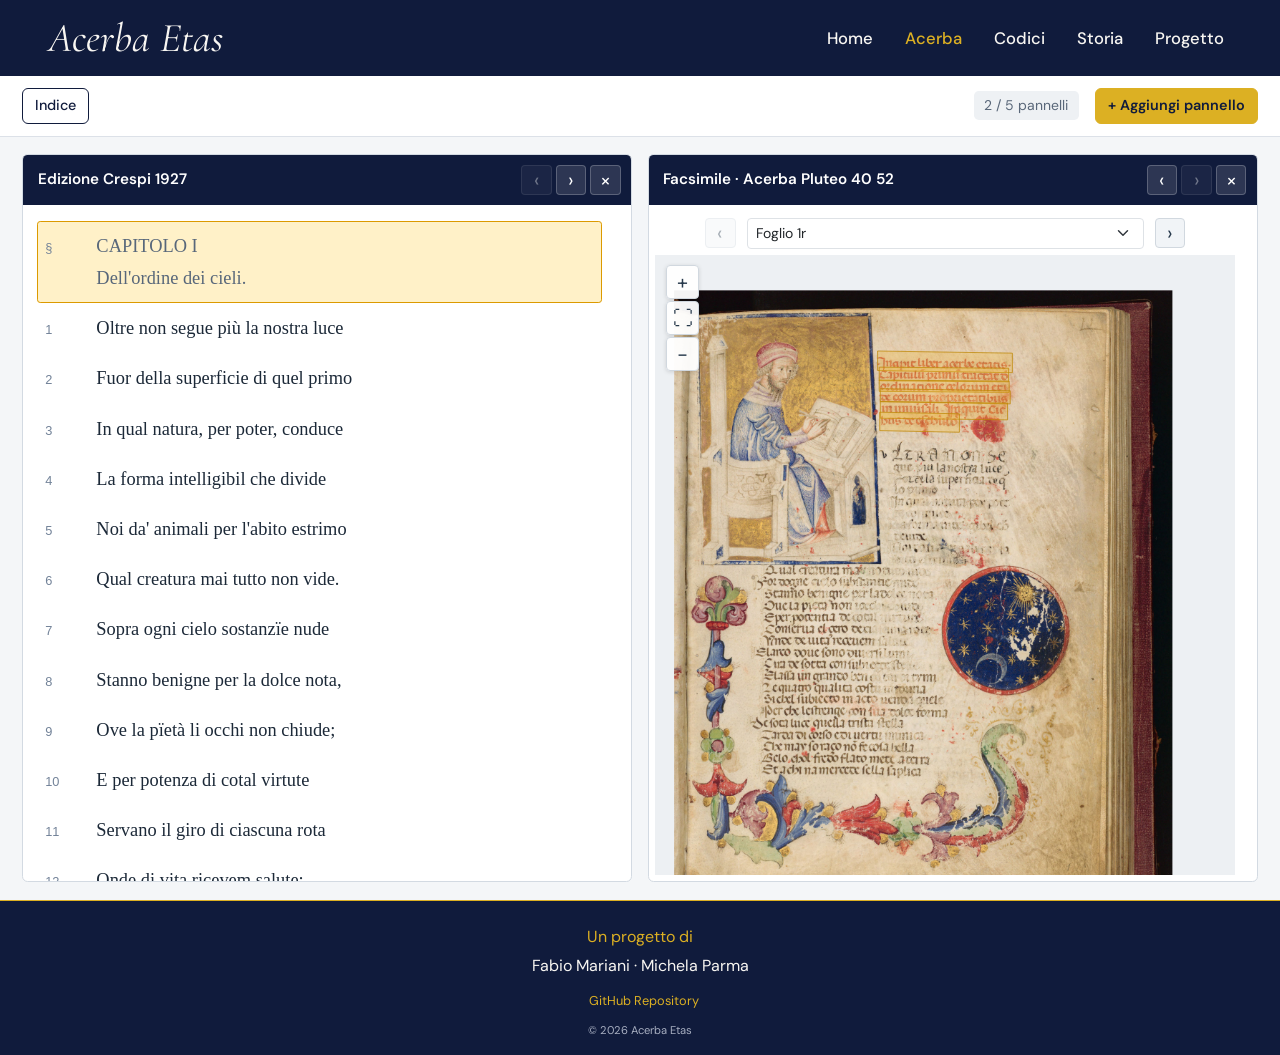
==== acerba.html @ c98ebb72 "update acerba.html" ====
<!doctype html>
<html lang="it">
<head>
  <meta charset="utf-8">
  <meta name="viewport" content="width=device-width, initial-scale=1">
  <meta name="theme-color" content="#101b3c">
  <title>L'Acerba | Acerba Etas</title>
  <meta name="description" content="Leggi l'Acerba di Cecco d'Ascoli: edizione Crespi, trascrizioni e facsimili a confronto.">
  <link rel="icon" href="assets/favicon.ico">
  <link rel="stylesheet" href="assets/vendor/bootstrap.min.css">
  <link rel="preconnect" href="https://fonts.googleapis.com">
  <link rel="preconnect" href="https://fonts.gstatic.com" crossorigin>
  <link href="https://fonts.googleapis.com/css2?family=Cormorant+Garamond:ital,wght@0,400;0,500;0,600;1,400;1,500&family=DM+Sans:wght@400;500;600&display=swap" rel="stylesheet">
  <link rel="stylesheet" href="style/style-pages.css">
  <link rel="stylesheet" href="style/style-components.css">
  <link rel="stylesheet" href="style/acerba.css">
  <script src="assets/vendor/bootstrap.bundle.min.js" defer></script>
  <script src="scripts/components.js" defer></script>
  <script src="scripts/acerba.js" defer></script>
</head>
<body class="acerba-page">
  <header id="site-header"></header>
  <main id="acerba" aria-label="Edizione digitale dell'Acerba">
    <h1 class="visually-hidden">L'Acerba: edizione digitale</h1>
    <nav class="acerba-subnav" aria-label="Strumenti di lettura">
      <button id="open-index" class="btn btn-outline-night" disabled>Indice</button>
      <div class="d-flex align-items-center gap-3">
        <span id="panel-count" class="panel-count" aria-live="polite">0 / 5 pannelli</span>
        <button id="open-add" class="btn btn-primary" disabled>+ Aggiungi pannello</button>
      </div>
    </nav>
    <p id="load-status" class="m-3" role="status">Caricamento dell'edizione…</p>
    <div id="panels" class="acerba-panels" aria-label="Pannelli di lettura"></div>
    <nav class="panel-navigation" aria-label="Scorri i pannelli">
      <button id="previous-panel" class="icon-button" aria-label="Pannello precedente" disabled>‹</button>
      <span id="active-panel" aria-live="polite"></span>
      <button id="next-panel" class="icon-button" aria-label="Pannello successivo" disabled>›</button>
    </nav>
  </main>

  <div id="footer-container"></div>

  <div class="modal fade" id="index-modal" tabindex="-1" aria-labelledby="index-title" aria-hidden="true">
    <div class="modal-dialog modal-dialog-centered modal-lg"><div class="modal-content">
      <div class="modal-header"><h2 class="modal-title fs-5" id="index-title">Indice</h2><button class="btn-close" data-bs-dismiss="modal" aria-label="Chiudi indice"></button></div>
      <div class="modal-body index-layout"><nav id="index-tree" aria-label="Libri e capitoli"></nav></div>
    </div></div>
  </div>
  <div class="modal fade" id="add-modal" tabindex="-1" aria-labelledby="add-title" aria-hidden="true">
    <div class="modal-dialog modal-dialog-centered"><div class="modal-content">
      <div class="modal-header"><h2 class="modal-title fs-5" id="add-title">Aggiungi pannello</h2><button class="btn-close" data-bs-dismiss="modal" aria-label="Chiudi aggiungi pannello"></button></div>
      <div class="modal-body"><div id="panel-options" class="panel-options"></div><p id="add-status" class="small mt-3 mb-0" role="status"></p></div>
      <div class="modal-footer"><button class="btn btn-outline-secondary" data-bs-dismiss="modal">Annulla</button><button class="btn btn-primary" id="confirm-add">Aggiungi</button></div>
    </div></div>
  </div>
  <div class="modal fade" id="filter-modal" tabindex="-1" aria-labelledby="filter-title" aria-hidden="true">
    <div class="modal-dialog modal-dialog-centered"><div class="modal-content">
      <div class="modal-header"><h2 class="modal-title fs-5" id="filter-title">Filtra le categorie</h2><button class="btn-close" data-bs-dismiss="modal" aria-label="Chiudi filtri"></button></div>
      <div class="modal-body" id="filter-options"></div>
      <div class="modal-footer"><button class="btn btn-outline-secondary" data-bs-dismiss="modal">Annulla</button><button class="btn btn-primary" id="confirm-filter">Applica</button></div>
    </div></div>
  </div>
  <noscript><p class="m-3">Abilita JavaScript per leggere e confrontare i pannelli.</p></noscript>
</body>
</html>
---- style/style-pages.css ----
:root {
  color-scheme: light;
  --night: #101b3c;
  --gold: #DCB023;
  --link-gold: #8c6400;
  --white: #f8f6f2;
  --table-rule: #dce1e8;
}

html {
  min-height: 100%;
  overflow-x: clip;
}

body {
  min-height: 100vh;
  min-height: 100svh;
  margin: 0;
  background: #fff;
  color: var(--night);
  font-family: "DM Sans", Arial, sans-serif;
  -webkit-font-smoothing: antialiased;
  overflow-x: clip;
}


/* Titolo e testo introduttivo: impostazioni dell'utente preservate. */
.codici-page {
  max-width: 1210px;
  padding-top: clamp(2.6rem, 5vw, 4.2rem);
  padding-bottom: 4rem;
}

.page-intro {
  margin-bottom: clamp(2rem, 4vw, 3rem);
}

.page-intro h1 {
  margin: 0;
  color: var(--night);
  font-family: "Cormorant Garamond", Georgia, serif;
  font-size: clamp(2.85rem, 5.2vw, 4.65rem);
  font-weight: 600;
  line-height: 1.05;
}

.page-intro h1 em {
  font-weight: 500;
}

.method-note {
  max-width: 1100px;
  margin: 3.6rem auto 0;
  color: var(--night);
  font-family: "DM Sans", sans-serif;
  font-size: clamp(0.9rem, 1.5vw, 1rem);
  line-height: 1.8;
  text-align: left;
}



/* Contenitore della mappa */
.codici-map-section {
  position: relative;
  isolation: isolate;
  margin-bottom: 3rem;
  padding: 20px;
}

/* Sfondo blu a tutta larghezza */
.codici-map-section::before {
  content: "";
  position: absolute;
  z-index: -1;
  top: 0;
  bottom: 0;
  left: 50%;
  width: 100vw;
  transform: translateX(-50%);
  background-color: var(--night);
}


/* Testo sopra la mappa */
.map-instructions {
  margin: 0 0 .65rem;
  color: var(--white);
  font-size: .95rem;
}

/* Mappa */
.codici-map {
  width: 100%;
  height: 420px;
  border: none;
  background: #f4f5f7;
}




.codici-map .leaflet-container,
.codici-map .leaflet-popup-content {
  font-family: "DM Sans", Arial, sans-serif;
}

/* Marker a goccia, blu notte come la navbar. */
.codici-map .codici-map-pin {
  background: transparent;
  border: 0;
}

.codici-map .codici-map-pin svg {
  display: block;
  width: 32px;
  height: 40px;


  overflow: visible;
  filter: drop-shadow(0 2px 3px rgba(16, 27, 60, .25));
}

.codici-map .codici-map-pin .pin-shape {
  fill: var(--night);
  stroke: #fff;
  stroke-width: 0.6;
}

.codici-map .codici-map-pin .pin-center {
  fill: #fff;
}

/* Popup con elenco di codici, anche quando una biblioteca ne conserva molti. */
.codici-map .leaflet-popup-content-wrapper {
  border-radius: .35rem;
}

.codici-map .leaflet-popup-content {
  margin: .9rem 1rem;
  min-width: 190px;
  font-size: .9rem;
  line-height: 1.45;
}

.map-popup-title {
  margin-bottom: .6rem;
  color: var(--night);
  font-size: .94rem;
  font-weight: 600;
}

.map-popup-list {
  margin: 0;
  padding-left: 1.15rem;
}

.map-popup-list li + li {
  margin-top: .34rem;
}

.codici-map .map-popup-list a {
  color: var(--gold);
  text-decoration: underline;
  text-underline-offset: .16em;
}

.codici-map .map-popup-list a:hover,
.codici-map .map-popup-list a:focus-visible {
  color: var(--night);
}

/* Tabella a quattro colonne: una riga per codice, nessuna card. */
.codici-table {
  width: 100%;
  margin-bottom: 0;
  border-collapse: collapse;
  table-layout: fixed;
  --bs-table-bg: transparent;
  --bs-table-color: var(--night);
}

.codici-table .col-nome { width: 24%; }
.codici-table .col-datazione { width: 16%; }
.codici-table .col-biblioteca { width: 38%; }
.codici-table .col-link { width: 22%; }

.codici-table thead th {
  padding: .65rem .65rem .75rem;
  border-bottom: 2px solid var(--gold);
  color: var(--night);
  font-size: 1rem;
  font-weight: 600;
  text-align: left;
}

.codici-table tbody td {
  padding: .78rem .65rem;
  border-bottom: 1px solid var(--table-rule);
  color: var(--night);
  font-size: .99rem;
  line-height: 1.45;
  vertical-align: middle;
  overflow-wrap: break-word;
}

.codici-table .codice-nome {
  font-weight: 600;
}

.codici-table .codice-link-cell {
  white-space: nowrap;
}

.codici-table .codice-link {
  display: inline-flex;
  align-items: center;
  gap: .35rem;
  color: var(--gold);
  font-size: .95rem;
  font-weight: 500;
  text-decoration: underline;
  text-underline-offset: .16em;
}

.codici-table .codice-link:hover,
.codici-table .codice-link:focus-visible {
  color: var(--night);
}

.codici-table .codice-link i {
  font-size: .85em;
}

/* Evidenzia il record selezionato dalla mappa tramite l'ancora (#...). */
.codici-table tbody tr {
  scroll-margin-top: 1.5rem;
}




/* Posizionamento ed evidenziazione del codice selezionato */
.codici-table tbody tr {
  scroll-margin-top: 1.5rem;
}

.codici-table tbody tr.codice-evidenziato > td {
  --bs-table-bg: #dbe4f5;
  background-color: #dbe4f5;
}





.load-status {
  margin: 0 0 .7rem;
  color: #536079;
  font-size: .95rem;
}

/* Su tablet e smartphone i dati di ciascun codice si dispongono in verticale. */
@media (max-width: 991.98px) {

  .codici-page {
    padding-top: 2.5rem;
  }

  .codici-map {
    height: 330px;
  }

  .codici-map-section {
    margin-bottom: 2.5rem;
  }

  
  

  .codici-table,
  .codici-table tbody,
  .codici-table tr,
  .codici-table td {
    display: block;
    width: 100%;
  }

  .codici-table thead,
  .codici-table colgroup {
    position: absolute;
    width: 1px;
    height: 1px;
    padding: 0;
    margin: -1px;
    overflow: hidden;
    clip: rect(0, 0, 0, 0);
    white-space: nowrap;
    border: 0;
  }

  .codici-table tbody tr {
    padding: .95rem .2rem 1rem;
    border-bottom: 1px solid var(--table-rule);
  }

  .codici-table tbody td {
    padding: .17rem 0;
    border: 0;
  }

  .codici-table .codice-nome {
    font-size: 1.57rem;
  }

  .codici-table .codice-datazione::before {
    content: "Datazione: ";
    font-weight: 600;
  }

  .codici-table .codice-link-cell {
    padding-top: .38rem;
    white-space: normal;
  }

  .method-note {
    margin-top: 2.5rem;
  }
}

/* ======================================================================
   PROGETTO.HTML — stili della pagina interna
   ====================================================================== */

.progetto-page {
  color: var(--night);
}

.progetto-page .container {
  max-width: 1210px;
}

.progetto-page .page-intro {
  padding-top: clamp(2.6rem, 5vw, 4.2rem);
  margin-bottom: 3rem;
}

.progetto-page .method-note {
  max-width: 900px;
  margin-top: 2.5rem;
}

.progetto-page section[id] {
  scroll-margin-top: 2rem;
}

/* Navigazione rapida tra le tre sezioni della pagina. */
.progetto-page .progetto-sezioni {
  display: flex;
  justify-content: center;
  flex-wrap: wrap;
  gap: .75rem;
  margin: 2rem auto 0;
}

.progetto-page .progetto-sezioni a {
  display: inline-flex;
  align-items: center;
  justify-content: center;
  gap: .3rem;
  padding: .65rem 1rem;
  border: 1px solid var(--gold);
  color: var(--night);
  font-size: .9rem;
  font-weight: 600;
  text-decoration: none;
  transition: background-color .2s ease;
}

.progetto-page .progetto-sezioni a:hover,
.progetto-page .progetto-sezioni a:focus-visible {
  background: var(--gold);
  color: var(--night);
}

.progetto-page .progetto-sezioni i { font-size: 1.15rem; }

.progetto-page .progetto-section {
  padding: 0 0 3.5rem;
}

.progetto-page .progetto-section + .progetto-section {
  border-top: 1px solid var(--table-rule);
  padding-top: 3.5rem;
}

.progetto-page h2,
.progetto-page h3 {
  color: var(--night);
  font-family: "Cormorant Garamond", Georgia, serif;
  font-weight: 600;
}

.progetto-page .section-heading {
  margin-bottom: 1.75rem;
}

.progetto-page .section-heading h2 {
  margin: 0;
  font-size: clamp(2.35rem, 4vw, 3.25rem);
  line-height: 1.1;
}

.progetto-page .section-summary {
  margin: 1rem 0 0;
  font-size: 1rem;
  line-height: 1.8;
}

/* Date e motivazioni */

.progetto-page .anniversari {
  background: var(--night);
  color: var(--white);
}

.progetto-page .anniversari-grid {
  display: grid;
  grid-template-columns: repeat(3, minmax(0, 1fr));
  padding-top: 1.5rem;
  padding-bottom: 1.5rem;
}

.progetto-page .anniversario {
  padding: .4rem 1rem;
  text-align: center;
}

.progetto-page .anniversario + .anniversario {
  border-left: 1px solid rgba(248, 246, 242, .25);
}

.progetto-page .anniversario-data {
  display: block;
  color: var(--gold);
  font-family: "Cormorant Garamond", Georgia, serif;
  font-size: clamp(2.8rem, 5vw, 3.8rem);
  font-weight: 600;
  line-height: 1;
}

.progetto-page .anniversario-testo {
  display: block;
  margin-top: .4rem;
  font-size: .9rem;
}

.progetto-page .section-content {
  padding-top: 2.5rem;
}

.progetto-page .motivazioni-grid {
  display: grid;
  grid-template-columns: minmax(0, 1fr);
  gap: 1.4rem;
}

.progetto-page .prose h3,
.progetto-page .focus-panel h3,
.progetto-page .esempi-criteri h3,
.progetto-page .approfondimenti h3 {
  margin: 0 0 1rem;
  font-size: clamp(1.75rem, 2.8vw, 2.3rem);
}

.progetto-page .prose p,
.progetto-page .focus-panel p,
.progetto-page .focus-panel li,
.progetto-page .principio-card li,
.progetto-page .details-content p {
  font-size: .97rem;
  line-height: 1.8;
}

.progetto-page .prose p { margin: 0 0 1.1rem; }

.progetto-page .focus-panel {
  padding-left: 1.5rem;
  border-left: 2px solid var(--gold);
}

.progetto-page .focus-panel ul {
  padding-left: 1.2rem;
  margin: .9rem 0 1.4rem;
}

.progetto-page .focus-panel li + li { margin-top: .35rem; }

.progetto-page .focus-link {
  display: inline-block;
  padding: .65rem 1rem;
  color: var(--night);
  background: var(--gold);
  font-size: .9rem;
  font-weight: 600;
  text-decoration: none;
}

.progetto-page .focus-link:hover {
  color: var(--night);
  background: #efca57;
}

.progetto-page .research-reference {
  margin: 1.5rem 0 0;
  font-size: .88rem;
  line-height: 1.6;
}

.progetto-page .research-reference a,
.progetto-page .team-links a { color: var(--gold); }

/* Criteri editoriali */

.progetto-page .principi-grid {
  display: grid;
  grid-template-columns: repeat(2, minmax(0, 1fr));
  gap: 2.25rem;
}

.progetto-page .principio-card {
  padding-top: 1rem;
  border-top: 2px solid var(--gold);
}

.progetto-page .principio-card h3 {
  margin: 0 0 .75rem;
  font-size: 1.9rem;
}

.progetto-page .principio-card ul { padding-left: 1.25rem; margin: 0; }
.progetto-page .principio-card li + li { margin-top: .35rem; }

.progetto-page .esempi-criteri,
.progetto-page .approfondimenti { margin-top: 2.5rem; }

.progetto-page .tabella-esempi {
  margin-bottom: 0;
  --bs-table-bg: transparent;
  --bs-table-color: var(--night);
  min-width: 530px;
}

.progetto-page .tabella-esempi thead th {
  padding: .7rem;
  border-bottom: 2px solid var(--gold);
  font-weight: 600;
}

.progetto-page .tabella-esempi tbody td {
  padding: .7rem;
  border-bottom: 1px solid var(--table-rule);
}

.progetto-page .accordion-editoriale {
  border-top: 1px solid var(--table-rule);
}

.progetto-page .accordion-editoriale details {
  border-bottom: 1px solid var(--table-rule);
}

.progetto-page .accordion-editoriale summary {
  position: relative;
  padding: .95rem 2rem .95rem 0;
  cursor: pointer;
  font-weight: 600;
  list-style: none;
}

.progetto-page .accordion-editoriale summary::-webkit-details-marker { display: none; }

.progetto-page .accordion-editoriale summary::after {
  content: "+";
  position: absolute;
  right: .4rem;
  top: .85rem;
  color: var(--link-gold);
  font-size: 1.2rem;
}

.progetto-page .accordion-editoriale details[open] summary::after { content: "−"; }
.progetto-page .details-content { padding: .1rem 0 .9rem; }
.progetto-page .details-content p { margin: 0 0 .8rem; }
.progetto-page .details-content p:last-child { margin-bottom: 0; }
.progetto-page .details-content code { color: var(--night); }

/* Team: le due schede con cornice oro della prima versione. */

.progetto-page .team-grid {
  display: grid;
  grid-template-columns: repeat(2, minmax(0, 1fr));
  gap: 1.5rem;
}

.progetto-page .team-card {
  display: flex;
  flex-direction: column;
  align-items: center;
  padding-top: 1.9rem;
  border: 1px solid var(--gold);
  background: #fff;
}

.progetto-page .team-card > img {
  width: 170px;
  height: 170px;
  flex: none;
  border: 2px solid var(--gold);
  border-radius: 50%;
  object-fit: cover;
  object-position: center 29%;
}

.progetto-page .team-content {
  display: flex;
  flex-direction: column;
  flex: 1;
  width: 100%;
  min-width: 0;
  padding: 1.7rem 2rem 2rem;
}

.progetto-page .team-card h3 {
  margin: 0 0 .4rem;
  font-size: 2.6rem;
  line-height: 1.1;
}



.progetto-page .team-content > p:not(.team-role) {
  margin: 0 0 1.5rem;
  font-size: .94rem;
  line-height: 1.75;
}

.progetto-page .team-links {
  display: flex;
  gap: 1.2rem;
  flex-wrap: wrap;
  margin-top: auto;
}

.progetto-page .team-links a { font-size: .9rem; }
.progetto-page .team-links a:hover { color: var(--night); }

@media (max-width: 767.98px) {
  .progetto-page .team-grid { grid-template-columns: 1fr; }
}

@media (max-width: 575.98px) {
  .progetto-page .page-intro { margin-bottom: 2.5rem; }
  .progetto-page .progetto-sezioni { flex-direction: column; max-width: 360px; }
  .progetto-page .progetto-section { padding-bottom: 2.5rem; }
  .progetto-page .progetto-section + .progetto-section { padding-top: 2.5rem; }
  .progetto-page .anniversari-grid { grid-template-columns: 1fr; padding-top: 1rem; padding-bottom: 1rem; }
  .progetto-page .anniversario { padding: .65rem .25rem; }
  .progetto-page .anniversario + .anniversario { border-left: 0; border-top: 1px solid rgba(248, 246, 242, .25); }
  .progetto-page .anniversario-data { font-size: 3rem; }
  .progetto-page .motivazioni-grid { gap: 1.75rem; }
  .progetto-page .team-content { padding: 1.5rem 1.25rem; }
  .progetto-page .team-card > img { width: 156px; height: 156px; }
  .progetto-page .team-card h3 { font-size: 2.1rem; }
}

@media (prefers-reduced-motion: reduce) {
  .progetto-page .progetto-sezioni a { transition: none; }
}
---- style/style-components.css ----
/* ==========================================
   SHARED LAYOUT
   Navbar e footer di Acerba Etas
   ========================================== */

.site-navbar,
.site-footer {
  --night: #101b3c;
  --gold: #DCB023;
  --white: #f8f6f2;
}


/* ==========================================
   NAVBAR
   ========================================== */

.site-navbar {
  min-height: 76px;
  background-color: var(--night);
}

.site-navbar .navbar-brand {
  color: var(--white);
  font-family: "Cormorant Garamond", Georgia, serif;
  font-size: clamp(2rem, 3.2vw, 2.55rem);
  font-weight: 400;
  font-style: italic;
  line-height: 1;
  white-space: nowrap;
}

.site-navbar .navbar-brand:hover,
.site-navbar .navbar-brand:focus-visible {
  color: var(--white);
}

.site-navbar .nav-link {
  padding: .65rem .55rem;
  color: var(--white);
  font-size: 1.04rem;
  font-weight: 500;
  text-decoration: none;
  transition: color .15s ease;
}

.site-navbar a.nav-link:hover,
.site-navbar a.nav-link:focus-visible,
.site-navbar .nav-link.active {
  color: var(--gold);
}

.site-navbar .future-link {
  cursor: default;
}

.site-navbar .navbar-toggler {
  border: 1px solid rgba(248, 246, 242, .6);
  border-radius: .35rem;
  padding: .45rem .6rem;
}

.site-navbar .navbar-toggler-icon {
  background-image: url("data:image/svg+xml,%3csvg xmlns='http://www.w3.org/2000/svg' viewBox='0 0 30 30'%3e%3cpath stroke='rgba(248,246,242,0.95)' stroke-linecap='round' stroke-miterlimit='10' stroke-width='2' d='M4 7h22M4 15h22M4 23h22'/%3e%3c/svg%3e");
}

.site-navbar .navbar-toggler:focus-visible {
  box-shadow: 0 0 0 .2rem rgba(220, 176, 35, .35);
}


/* Responsive navbar */

@media (max-width: 991.98px) {
  .site-navbar .navbar-nav {
    padding: .7rem 0 1rem;
  }
}


/* ==========================================
   FOOTER
   ========================================== */

.site-footer {
  border-top: 1px solid var(--gold);
  width: 100%;
  margin: 0 auto;
  padding: 1.5rem 0 1rem;
  text-align: center;
  background-color: var(--night);
}

.footer-label {
  color: var(--gold);
  margin-bottom: 0.3rem;
}

.footer-names {
  color: var(--white);
  margin-bottom: 0;
}

.footer-names a {
  color: inherit;
  text-decoration: none;
  transition: color 0.2s ease;
}

.footer-names a:hover,
.footer-names a:focus-visible {
  color: var(--gold);
  text-decoration: underline;
}

.footer-copyright {
  color: #a7aec0;
  font-size: 0.7rem;
  margin: 0.75rem 0 0;
}

.footer-github {
  display: inline-flex;
  align-items: center;
  gap: 0.5rem;
  margin-top: 0.8rem;
  color: var(--gold);
  font-size: 0.8rem;
  text-decoration: none;
  transition: color 0.2s ease;
}

.footer-github:hover,
.footer-github:focus-visible {
  color: var(--white);
}

.footer-github i {
  font-size: 1rem;
}
---- style/acerba.css ----
/* All edition rules are scoped: the shared navbar and other pages are untouched. */
.acerba-page { min-height: 100dvh; display: flex; flex-direction: column; }
.acerba-page #site-header { flex: 0 0 auto; }
.acerba-page #acerba { height: calc(100dvh - 76px); min-height: 32rem; flex: 0 0 auto; display: flex; flex-direction: column; background: #f4f6f8; }
.acerba-page .acerba-subnav { display: flex; align-items: center; justify-content: space-between; gap: .75rem; padding: .75rem 1.4rem; background: #fff; border-bottom: 1px solid #dce1e8; }
/* Pulsanti: stessa palette blu notte/oro delle altre pagine. */
.acerba-page .btn { font-family: "DM Sans", Arial, sans-serif; font-size: .9rem; font-weight: 500; }
.acerba-page .btn-primary {
  --bs-btn-color: var(--night);
  --bs-btn-bg: var(--gold);
  --bs-btn-border-color: var(--gold);
  --bs-btn-hover-color: var(--night);
  --bs-btn-hover-bg: #e6c04f;
  --bs-btn-hover-border-color: #e6c04f;
  --bs-btn-focus-shadow-rgb: 220, 176, 35;
  --bs-btn-active-color: var(--night);
  --bs-btn-active-bg: #c99f20;
  --bs-btn-active-border-color: #c99f20;
  --bs-btn-disabled-color: var(--night);
  --bs-btn-disabled-bg: var(--gold);
  --bs-btn-disabled-border-color: var(--gold);
  font-weight: 600;
}
.acerba-page .btn-outline-night {
  --bs-btn-color: var(--night);
  --bs-btn-border-color: var(--night);
  --bs-btn-hover-color: #fff;
  --bs-btn-hover-bg: var(--night);
  --bs-btn-hover-border-color: var(--night);
  --bs-btn-active-color: #fff;
  --bs-btn-active-bg: var(--night);
  --bs-btn-active-border-color: var(--night);
  --bs-btn-disabled-color: var(--night);
  --bs-btn-disabled-border-color: var(--night);
}
.acerba-page .panel-count { color: #596779; background: #eef1f4; padding: .25rem .65rem; border-radius: .3rem; font-size: .875rem; white-space: nowrap; }
.acerba-page .acerba-panels { display: flex; flex: 1; gap: 1rem; padding: 1.1rem 1.4rem; min-height: 0; overflow-x: auto; align-items: stretch; }
.acerba-page .panel-navigation { display: none; }
.acerba-page .reading-panel { flex: 1 0 360px; min-width: 360px; display: flex; flex-direction: column; background: #fff; border: 1px solid #d3dae2; border-radius: .35rem; overflow: hidden; }
.acerba-page .panel-header { padding: .6rem .65rem .6rem .9rem; display: flex; gap: .6rem; align-items: center; background: var(--night); color: #fff; flex: 0 0 auto; }
.acerba-page .panel-header h2 { font: 600 .95rem/1.4 "DM Sans", Arial, sans-serif; margin: 0; flex: 1; }
.acerba-page .panel-actions { display: flex; gap: .25rem; }
.acerba-page .icon-button { border: 1px solid #d1d8df; border-radius: .25rem; background: #f1f4f7; color: #26384b; min-width: 1.9rem; min-height: 1.9rem; line-height: 1; padding: .2rem; font-size: 1.25rem; }
.acerba-page .panel-header .icon-button { color: #fff; background: rgba(255,255,255,.12); border-color: rgba(255,255,255,.22); }
.acerba-page .panel-header .icon-button:hover:not(:disabled) { color: var(--night); background: var(--gold); border-color: var(--gold); }
.acerba-page button:disabled { opacity: .4; cursor: default; }
.acerba-page button:focus-visible, .acerba-page [tabindex]:focus-visible { outline: 3px solid var(--gold); outline-offset: 2px; }
.acerba-page .panel-body { position: relative; flex: 1; min-height: 0; overflow: auto; overscroll-behavior-y: contain; scrollbar-gutter: stable; padding: 1rem .85rem; }
.acerba-page .text-body { scroll-behavior: auto; overflow-anchor: none; padding-bottom: 60vh; }
.acerba-page .verse-row { display: flex; align-items: baseline; gap: .7rem; padding: .5rem .45rem; border: 1px solid transparent; border-radius: .2rem; width: 100%; text-align: left; color: #1c2938; background: transparent; line-height: 1.7; }
.acerba-page .verse-row .verse-number { flex: 0 0 2.5rem; color: #728298; font: .8rem Arial,sans-serif; }
.acerba-page .verse-text { font: 1.15rem/1.75 Georgia,serif; white-space: pre-wrap; }
.acerba-page .verse-row[data-ref] { cursor: pointer; }
.acerba-page .verse-row[data-ref]:hover:not(.selected):not(.fallback) { background-color: #f5f7f9; }
.acerba-page .verse-row.selected, .acerba-page .entity-card.selected { background: #fff1c8; border-color: #dc9a00; }
.acerba-page .transcription-body .verse-text { font-size: 1.05rem; }
.acerba-page .verse-row.fallback { background: #e7e9ed; border-color: #aab2bd; color: #667080; }
.acerba-page .fallback-label { display: block; font: .8rem/1.4 Arial,sans-serif; color: #536074; }
.acerba-page .verse-row:has(.fallback-label) { flex-wrap: wrap; }
.acerba-page .alignment-uncertain { border-left: 2px dotted #9a8144; }
.acerba-page .paratesto { color: #58677a; font-style: italic; }
.acerba-page .page-break { display: flex; align-items: center; gap: .6rem; color: #6b7785; font-size: .8rem; margin: 1rem 0; }
.acerba-page .page-break::before, .acerba-page .page-break::after { content: ''; border-top: 1px solid #d9dde2; flex: 1; }
.acerba-page .annotation-differentReading { text-decoration: underline; text-decoration-color: #326c9e; text-decoration-thickness: 2px; text-underline-offset: .2em; }
.acerba-page .annotation-uncertain { background: #f8e1e1; text-decoration: underline dotted #8c3e3e; }
.acerba-page .annotation-entity { box-shadow: inset 0 -.25em #dcb02355; border-bottom: 1px solid #9e801f; }
.acerba-page .image-body { padding: .4rem; overflow: hidden; display: flex; flex-direction: column; }
.acerba-page .facsimile-view { flex: 1; min-height: 0; overflow: hidden; position: relative; background: #edf0f3; touch-action: none; cursor: grab; }
.acerba-page .facsimile-view:active { cursor: grabbing; }
.acerba-page .image-plane { position: absolute; top: 0; left: 0; transform-origin: 0 0; }
.acerba-page .image-plane img { display: block; width: 100%; height: 100%; user-select: none; pointer-events: none; }
.acerba-page .image-plane svg { position: absolute; inset: 0; width: 100%; height: 100%; pointer-events: none; }
.acerba-page .image-plane polygon { fill: #eab52a44; stroke: #be8500; stroke-width: 4; }
.acerba-page .image-plane polygon.position-zone { fill: #758ba333; stroke: #526e8a; }
.acerba-page .image-plane polygon.fallback-zone { fill: #89929e55; stroke: #647080; }
.acerba-page .image-message { position: absolute; bottom: .4rem; left: .4rem; right: .4rem; padding: .4rem; background: #ffffffe8; color: #334155; font-size: .875rem; pointer-events: none; }
.acerba-page .folio-navigation { display: flex; justify-content: center; align-items: center; gap: .7rem; padding: .4rem; }
.acerba-page .folio-navigation select { max-width: 70%; font-size: .875rem; }
.acerba-page .zoom-controls { position: absolute; z-index: 2; top: .65rem; left: .65rem; display: flex; flex-direction: column; gap: .15rem; cursor: default; }
.acerba-page .zoom-controls .icon-button { width: 2.1rem; height: 2.1rem; background: #fffffff2; box-shadow: 0 1px 4px #0002; }
.acerba-page .modal-content { border-radius: .4rem; }
.acerba-page .modal-header { margin: 0 1rem; padding-left: 0; padding-right: 0; }
.acerba-page .index-layout { max-height: 70vh; overflow: auto; }
.acerba-page #index-tree { min-height: 0; }
.acerba-page #index-tree summary { font-weight: 600; padding: .7rem; cursor: pointer; }
.acerba-page .index-chapter { display: block; width: 100%; border: 0; padding: .65rem 1.2rem; text-align: left; border-radius: .2rem; background: transparent; color: #1c2938; font-size: .9rem; }
.acerba-page .index-chapter.active { background: #fff6dc; color: var(--night); font-weight: 600; }
.acerba-page .index-description { display: block; font-weight: 400; font-size: .875rem; line-height: 1.5; color: #536074; margin-top: .2rem; }
.acerba-page #add-modal .modal-dialog { max-width: 660px; }
.acerba-page .panel-options { display: grid; grid-template-columns: 1fr 1fr; grid-template-areas: "edition transcripts" "facsimiles tools"; gap: 1.2rem; }
.acerba-page .panel-options [data-group="Edizione"] { grid-area: edition; }
.acerba-page .panel-options [data-group="Facsimili"] { grid-area: facsimiles; }
.acerba-page .panel-options [data-group="Trascrizioni"] { grid-area: transcripts; }
.acerba-page .panel-options [data-group="Entità"] { grid-area: tools; }
.acerba-page .panel-options fieldset legend { font-size: .8rem; text-transform: uppercase; font-weight: 600; }
.acerba-page .choice { display: flex; align-items: center; gap: .6rem; padding: .55rem; margin-bottom: .4rem; border: 1px solid #d3dce6; border-radius: .25rem; font-size: .9rem; }
.acerba-page .choice:has(input:checked) { background: #fff7e3; border-color: var(--gold); }
.acerba-page .choice:has(input:disabled) { color: #7f8b99; background: #f0f2f5; }
.acerba-page .entity-controls { display: grid; grid-template-columns: 1fr auto 1fr; align-items: center; gap: .4rem; margin-bottom: .5rem; }
.acerba-page .entity-filter { grid-column: 3; justify-self: end; }
.acerba-page .entities-body { display: flex; flex-direction: column; overflow: hidden; }
.acerba-page .entity-list { flex: 1; min-height: 0; overflow: auto; position: relative; }
.acerba-page .entities-body .entity-controls, .acerba-page .entities-body > .occurrence-nav { flex-shrink: 0; }
.acerba-page .entity-filter[aria-pressed="true"] { background: var(--night); color: #fff; }
.acerba-page .entity-filter svg { width: 1.1rem; height: 1.1rem; }
.acerba-page .occurrence-nav { display: block; margin: .3rem auto; }
.acerba-page .occurrence-count { color: #68768a; font-size: .8rem; }
.acerba-page .entity-occurrences { display: flex; align-items: center; gap: .5rem; justify-content: center; margin-top: .5rem; font-size: .8rem; }
.acerba-page .entity-card { border: 1px solid #d9dfe6; background: #f7f8fa; padding: .8rem; margin: .6rem 0; border-radius: .3rem; cursor: pointer; }
.acerba-page .entity-card .entity-meta { font-size: .75rem; color: #596779; overflow-wrap: anywhere; }
.acerba-page .entity-card h3 { font-size: 1rem; margin: .45rem 0; }
.acerba-page .entity-card p { font-size: .9rem; margin-bottom: .4rem; }
.acerba-page .entity-card a { display: block; font-size: .875rem; }
.acerba-page .entity-card.current-entity { border-color: #a99040; }
@media(max-width: 600px) {
  .acerba-page .panel-actions button[aria-label="Sposta a sinistra"],
  .acerba-page .panel-actions button[aria-label="Sposta a destra"] { display: none; }
  .acerba-page .acerba-subnav { padding: .6rem; gap: .3rem; }
  .acerba-page .panel-count { font-size: .75rem; padding: .2rem; }
  .acerba-page .acerba-panels { padding: .6rem; gap: 1.2rem; scroll-snap-type: x mandatory; scroll-padding-inline: .6rem; }
  .acerba-page .reading-panel { flex: 0 0 100%; min-width: 0; scroll-snap-align: start; scroll-snap-stop: always; }
  .acerba-page .panel-navigation { display: flex; flex: 0 0 auto; align-items: center; justify-content: space-between; padding: .3rem .6rem .6rem; font-size: .8rem; }
  .acerba-page .panel-navigation .icon-button { min-width: 2.75rem; min-height: 2.75rem; }
  .acerba-page .panel-options { grid-template-columns: 1fr; grid-template-areas: "edition" "facsimiles" "transcripts" "tools"; }
  .acerba-page #add-modal .modal-body { max-height: 65vh; overflow: auto; }
}
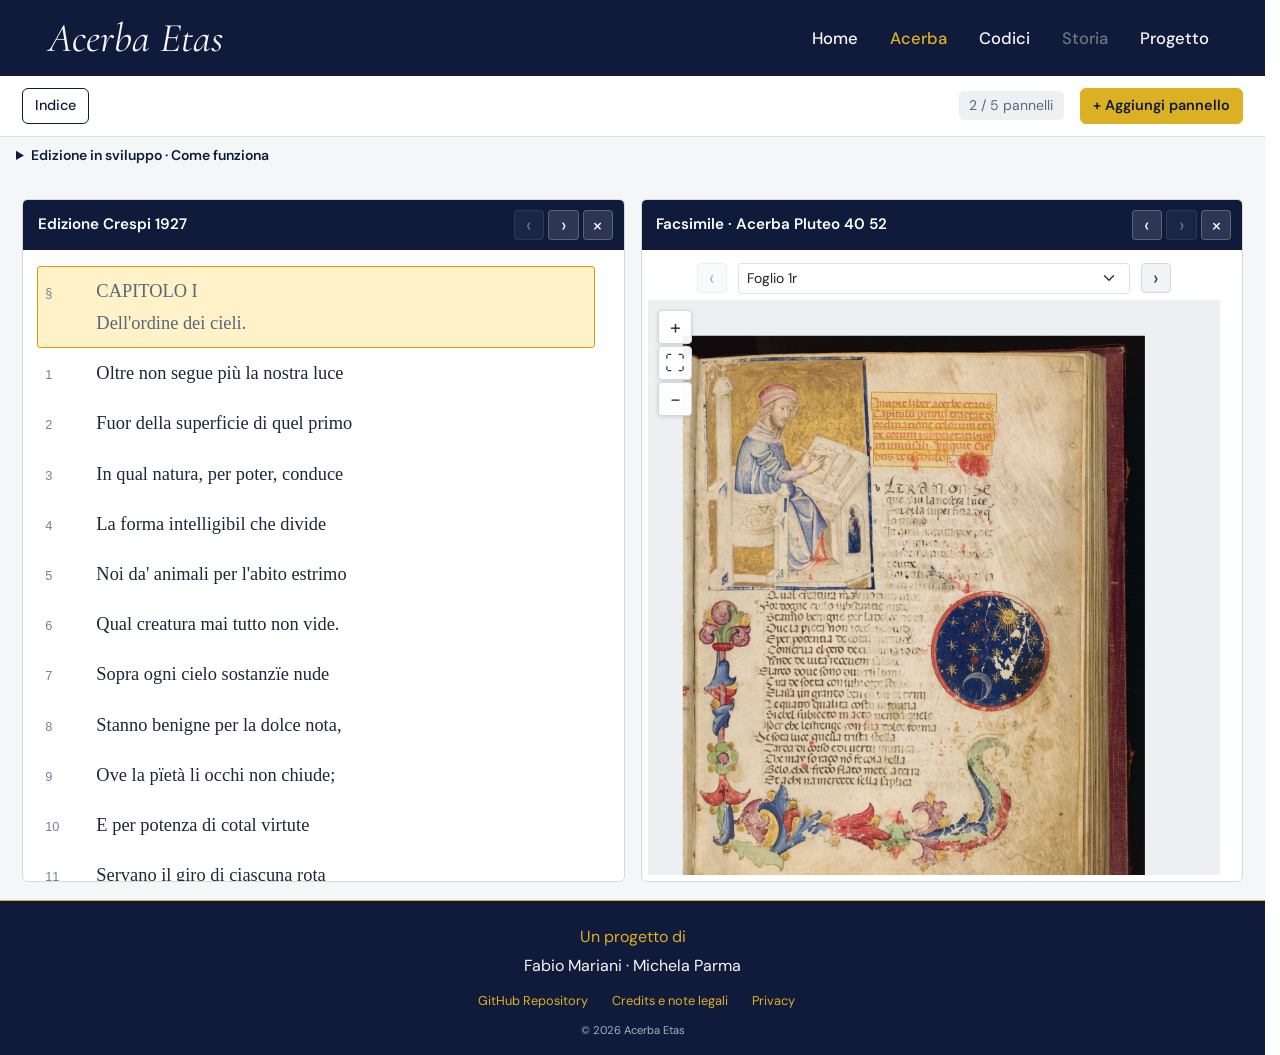
==== commit ef49ea42: "update acerba, upload credits" ====
--- a/acerba.html
+++ b/acerba.html
@@ -29,6 +29,20 @@
         <button id="open-add" class="btn btn-primary" disabled>+ Aggiungi pannello</button>
       </div>
     </nav>
+
+
+<details class="mx-3 mt-2 mb-3 small">
+  <summary class="fw-semibold" style="cursor: pointer;">
+    Edizione in sviluppo · Come funziona
+  </summary>
+  <p class="mt-2">L’edizione digitale dell’<em>Acerba</em> è attualmente <strong>in fase di sviluppo</strong>.</p>
+  <p>Al momento sono disponibili il <strong>testo integrale dell’edizione di Achille Crespi (1927)</strong>, la trascrizione, le immagini e le entità annotate del <strong>primo libro del manoscritto Pluteo 40.52</strong>.</p>
+  <p>Utilizza «Aggiungi pannello» per consultare e <strong>confrontare fino a cinque risorse contemporaneamente</strong> e seleziona un verso per sincronizzarne la visualizzazione nei diversi pannelli.</p>
+  <p class="mb-0">I contenuti e le funzionalità dell’edizione verranno progressivamente ampliati.</p>
+</details>
+
+
+
     <p id="load-status" class="m-3" role="status">Caricamento dell'edizione…</p>
     <div id="panels" class="acerba-panels" aria-label="Pannelli di lettura"></div>
     <nav class="panel-navigation" aria-label="Scorri i pannelli">
--- a/style/style-pages.css
+++ b/style/style-pages.css
@@ -170,7 +170,7 @@
   color: var(--night);
 }
 
-/* Tabella a quattro colonne: una riga per codice, nessuna card. */
+/* Tabella a cinque colonne: una riga per codice, nessuna card. */
 .codici-table {
   width: 100%;
   margin-bottom: 0;
@@ -180,10 +180,11 @@
   --bs-table-color: var(--night);
 }
 
-.codici-table .col-nome { width: 24%; }
-.codici-table .col-datazione { width: 16%; }
-.codici-table .col-biblioteca { width: 38%; }
-.codici-table .col-link { width: 22%; }
+.codici-table .col-nome { width: 15%; }
+.codici-table .col-datazione { width: 12%; }
+.codici-table .col-biblioteca { width: 28%; }
+.codici-table .col-link { width: 19%; }
+.codici-table .col-note { width: 26%; }
 
 .codici-table thead th {
   padding: .65rem .65rem .75rem;
@@ -209,7 +210,7 @@
 }
 
 .codici-table .codice-link-cell {
-  white-space: nowrap;
+  white-space: normal;
 }
 
 .codici-table .codice-link {
@@ -677,3 +678,21 @@
 @media (prefers-reduced-motion: reduce) {
   .progetto-page .progetto-sezioni a { transition: none; }
 }
+
+
+
+
+
+/* Note leggibili, senza vincoli di larghezza incompatibili con table-layout: fixed. */
+.codici-table .codice-note {
+  white-space: normal;
+  overflow-wrap: break-word;
+}
+
+/* Sulle schede verticali per tablet e smartphone mostra anche l'etichetta Note. */
+@media (max-width: 991.98px) {
+  .codici-table .codice-note::before {
+    content: "Note: ";
+    font-weight: 600;
+  }
+}
--- a/style/style-components.css
+++ b/style/style-components.css
@@ -51,9 +51,6 @@
   color: var(--gold);
 }
 
-.site-navbar .future-link {
-  cursor: default;
-}
 
 .site-navbar .navbar-toggler {
   border: 1px solid rgba(248, 246, 242, .6);
@@ -120,22 +117,31 @@
   margin: 0.75rem 0 0;
 }
 
-.footer-github {
+.footer-links {
+  display: flex;
+  justify-content: center;
+  align-items: center;
+  flex-wrap: wrap;
+  gap: 0.5rem 1.5rem;
+  margin-top: 0.8rem;
+  padding: 0 1rem;
+}
+
+.footer-link {
   display: inline-flex;
   align-items: center;
   gap: 0.5rem;
-  margin-top: 0.8rem;
   color: var(--gold);
   font-size: 0.8rem;
   text-decoration: none;
   transition: color 0.2s ease;
 }
 
-.footer-github:hover,
-.footer-github:focus-visible {
+.footer-link:hover,
+.footer-link:focus-visible {
   color: var(--white);
 }
 
-.footer-github i {
+.footer-link i {
   font-size: 1rem;
 }
